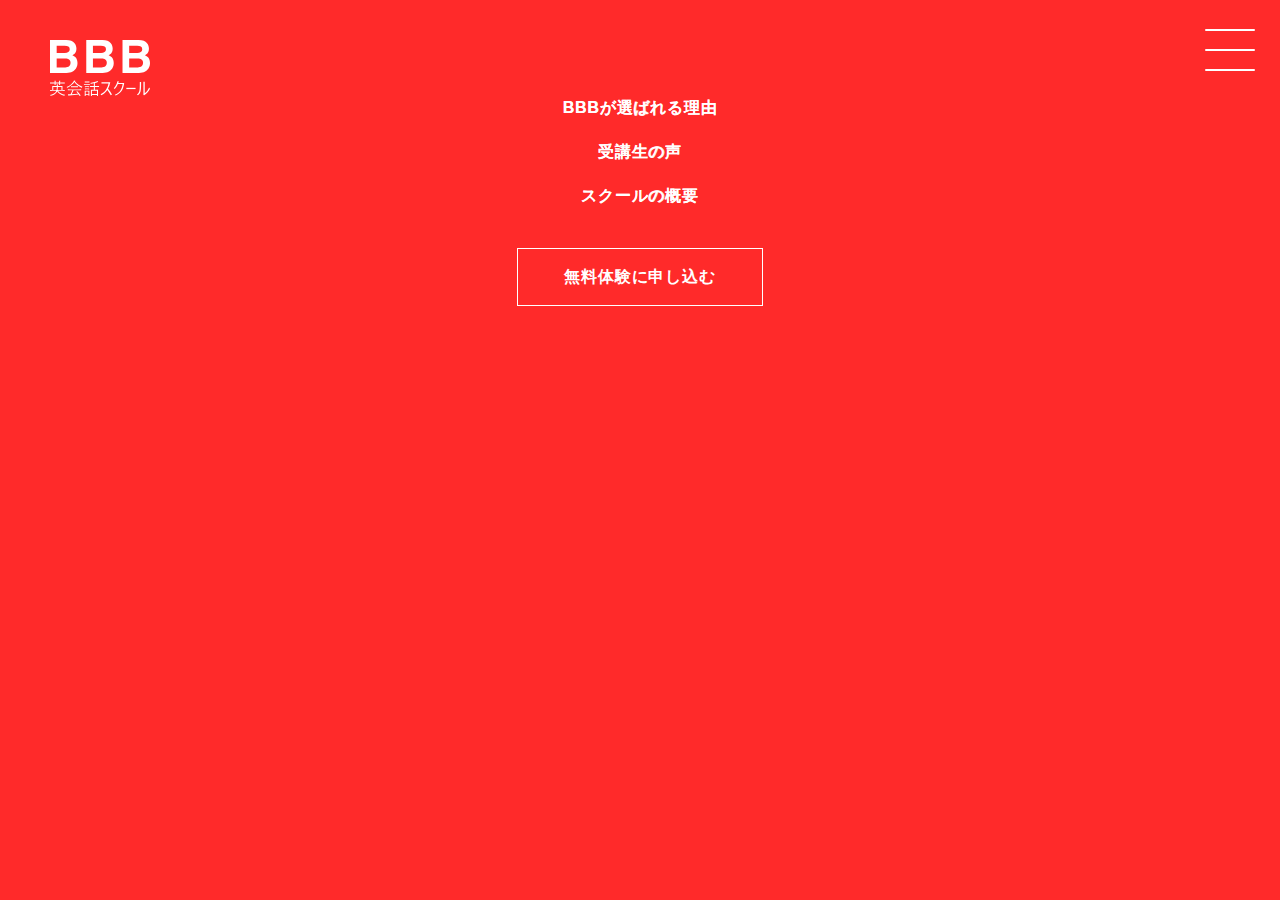
==== 修正版/index.html @ f078f952 "no message" ====
<!DOCTYPE html>
<html lang="en">
<head>
    <meta charset="UTF-8">
    <meta name="viewport" content="width=device-width, initial-scale=1.0">
    <title>Document</title>
    <link rel="stylesheet" href="destyle.css">
    <link rel="stylesheet" href="index.css">
    <link rel="stylesheet" href="https://cdn.jsdelivr.net/npm/swiper@11/swiper-bundle.min.css" />
</head>
<body>
    <header>
        <div class="hamburger-menu">
            <input type="checkbox" id="menu-btn-check">
            <label for="menu-btn-check" class="menu-btn"><span></span></label>
            <div class="menu-content">
                <img src="img/logo-w.svg" alt="logo-w">
                <ul>
                    <li><a href="">BBBが選ばれる理由</a></li>
                    <li><a href="">受講生の声</a></li>
                    <li><a href="">スクールの概要</a></li>
                </ul>
                <button class="free-tex"><p>無料体験に申し込む</p></button>
            </div>
        </div>
    </header>
    <main></main>
    <footer></footer>
    <script src="https://cdn.jsdelivr.net/npm/swiper@11/swiper-bundle.min.js"></script>
    <script src="index.js"></script>
</body>
</html>
---- 修正版/destyle.css ----
/*! destyle.css v4.0.1 | MIT License | https://github.com/nicolas-cusan/destyle.css */

/* Reset box-model and set borders */
/* ============================================ */

*,
::before,
::after {
  box-sizing: border-box;
  border-style: solid;
  border-width: 0;
  min-width: 0;
}

/* Document */
/* ============================================ */

/**
 * 1. Correct the line height in all browsers.
 * 2. Prevent adjustments of font size after orientation changes in iOS.
 * 3. Remove gray overlay on links for iOS.
 */

html {
  line-height: 1.15; /* 1 */
  -webkit-text-size-adjust: 100%; /* 2 */
  -webkit-tap-highlight-color: transparent; /* 3*/
}

/* Sections */
/* ============================================ */

/**
 * Remove the margin in all browsers.
 */

body {
  margin: 0;
}

/**
 * Render the `main` element consistently in IE.
 */

main {
  display: block;
}

/* Vertical rhythm */
/* ============================================ */

p,
table,
blockquote,
address,
pre,
iframe,
form,
figure,
dl {
  margin: 0;
}

/* Headings */
/* ============================================ */

h1,
h2,
h3,
h4,
h5,
h6 {
  font-size: inherit;
  font-weight: inherit;
  margin: 0;
}

/* Lists (enumeration) */
/* ============================================ */

ul,
ol {
  margin: 0;
  padding: 0;
  list-style: none;
}

/* Lists (definition) */
/* ============================================ */

dt {
  font-weight: bold;
}

dd {
  margin-left: 0;
}

/* Grouping content */
/* ============================================ */

/**
 * 1. Add the correct box sizing in Firefox.
 * 2. Show the overflow in Edge and IE.
 */

hr {
  box-sizing: content-box; /* 1 */
  height: 0; /* 1 */
  overflow: visible; /* 2 */
  border-top-width: 1px;
  margin: 0;
  clear: both;
  color: inherit;
}

/**
 * 1. Correct the inheritance and scaling of font size in all browsers.
 * 2. Correct the odd `em` font sizing in all browsers.
 */

pre {
  font-family: monospace, monospace; /* 1 */
  font-size: inherit; /* 2 */
}

address {
  font-style: inherit;
}

/* Text-level semantics */
/* ============================================ */

/**
 * Remove the gray background on active links in IE 10.
 */

a {
  background-color: transparent;
  text-decoration: none;
  color: inherit;
}

/**
 * 1. Remove the bottom border in Chrome 57-
 * 2. Add the correct text decoration in Chrome, Edge, IE, Opera, and Safari.
 */

abbr[title] {
  text-decoration: underline dotted; /* 2 */
}

/**
 * Add the correct font weight in Chrome, Edge, and Safari.
 */

b,
strong {
  font-weight: bolder;
}

/**
 * 1. Correct the inheritance and scaling of font size in all browsers.
 * 2. Correct the odd `em` font sizing in all browsers.
 */

code,
kbd,
samp {
  font-family: monospace, monospace; /* 1 */
  font-size: inherit; /* 2 */
}

/**
 * Add the correct font size in all browsers.
 */

small {
  font-size: 80%;
}

/**
 * Prevent `sub` and `sup` elements from affecting the line height in
 * all browsers.
 */

sub,
sup {
  font-size: 75%;
  line-height: 0;
  position: relative;
  vertical-align: baseline;
}

sub {
  bottom: -0.25em;
}

sup {
  top: -0.5em;
}

/* Replaced content */
/* ============================================ */

/**
 * Prevent vertical alignment issues.
 */

svg,
img,
embed,
object,
iframe {
  vertical-align: bottom;
}

/* Forms */
/* ============================================ */

/**
 * Reset form fields to make them styleable.
 * 1. Make form elements stylable across systems iOS especially.
 * 2. Inherit text-transform from parent.
 */

button,
input,
optgroup,
select,
textarea {
  -webkit-appearance: none; /* 1 */
  appearance: none;
  vertical-align: middle;
  color: inherit;
  font: inherit;
  background: transparent;
  padding: 0;
  margin: 0;
  border-radius: 0;
  text-align: inherit;
  text-transform: inherit; /* 2 */
}

/**
 * Correct cursors for clickable elements.
 */

button,
[type="button"],
[type="reset"],
[type="submit"] {
  cursor: pointer;
}

button:disabled,
[type="button"]:disabled,
[type="reset"]:disabled,
[type="submit"]:disabled {
  cursor: default;
}

/**
 * Improve outlines for Firefox and unify style with input elements & buttons.
 */

:-moz-focusring {
  outline: auto;
}

select:disabled {
  opacity: inherit;
}

/**
 * Remove padding
 */

option {
  padding: 0;
}

/**
 * Reset to invisible
 */

fieldset {
  margin: 0;
  padding: 0;
  min-width: 0;
}

legend {
  padding: 0;
}

/**
 * Add the correct vertical alignment in Chrome, Firefox, and Opera.
 */

progress {
  vertical-align: baseline;
}

/**
 * Remove the default vertical scrollbar in IE 10+.
 */

textarea {
  overflow: auto;
}

/**
 * Correct the cursor style of increment and decrement buttons in Chrome.
 */

[type="number"]::-webkit-inner-spin-button,
[type="number"]::-webkit-outer-spin-button {
  height: auto;
}

/**
 * Correct the outline style in Safari.
 */

[type="search"] {
  outline-offset: -2px; /* 1 */
}

/**
 * Remove the inner padding in Chrome and Safari on macOS.
 */

[type="search"]::-webkit-search-decoration {
  -webkit-appearance: none;
}

/**
 * 1. Correct the inability to style clickable types in iOS and Safari.
 * 2. Fix font inheritance.
 */

::-webkit-file-upload-button {
  -webkit-appearance: button; /* 1 */
  font: inherit; /* 2 */
}

/**
 * Fix appearance for Firefox
 */
[type="number"] {
  -moz-appearance: textfield;
}

/**
 * Clickable labels
 */

label[for] {
  cursor: pointer;
}

/* Interactive */
/* ============================================ */

/*
 * Add the correct display in Edge, IE 10+, and Firefox.
 */

details {
  display: block;
}

/*
 * Add the correct display in all browsers.
 */

summary {
  display: list-item;
}

/*
 * Remove outline for editable content.
 */

[contenteditable]:focus {
  outline: auto;
}

/* Tables */
/* ============================================ */

/**
1. Correct table border color inheritance in all Chrome and Safari.
*/

table {
  border-color: inherit; /* 1 */
  border-collapse: collapse;
}

caption {
  text-align: left;
}

td,
th {
  vertical-align: top;
  padding: 0;
}

th {
  text-align: left;
  font-weight: bold;
}
---- 修正版/index.css ----
body {
    box-sizing: border-box;
    font-family: "ヒラギノ角ゴ Pro", "游ゴシック", "Noto Sans JP", sans-serif;
}
/*ボタン*/
.menu-btn {
    position: fixed;
    top: 0;
    right: 0;
    display: flex;
    height: 100px;
    width: 100px;
    justify-content: center;
    align-items: center;
    z-index: 10;
    background-color: #ff2a2a;
}
.menu-btn span,
.menu-btn span:before,
.menu-btn span:after {
    content: '';
    display: block;
    height: 2px;
    width: 50px;
    border-radius: 3px;
    background-color: #ffffff;
    position: absolute;
    transition: all 0.3s ease-in-out;
}
.menu-btn span:before {
    bottom: 20px;
}
.menu-btn span:after {
    top: 20px;
}
#menu-btn-check:checked ~ .menu-btn span {
    background-color: rgba(255, 255, 255, 0);
}
#menu-btn-check:checked ~ .menu-btn span::before {
    bottom: 0;
    transform: rotate(45deg);
}
#menu-btn-check:checked ~ .menu-btn span::after {
    top: 0;
    transform: rotate(-45deg);
}
/*menu部分*/
.menu-content {
    width: 100vw;
    height: 100vh;
    position: fixed;
    top: 0;
    left: 0;
    z-index: 8;
    background-color: #ff2a2a;
    color: white;
    display: flex;
    flex-direction: column;
    align-items: center;
}
.menu-content img {
    max-width: 100px;
    align-self: flex-start;
    margin-top: 40px;
    margin-left: 50px;
}
.menu-content ul,
.menu-content button {
    text-align: center;
}
.menu-content ul {
    display: flex;
    flex-direction: column;
    gap: 20px;
}
.menu-content li {
    font-size: 16px;
    font-weight: bold;
    letter-spacing: 0.05em;
    line-height: 1.5;
    text-shadow: 0.3px 0.3px 0.3px rgba(255, 255, 255, 0.8);
}
.menu-content p {
    font-size: 16px;
    font-weight: bold;
    line-height: 1.6;
    letter-spacing: 0.05em;
    padding: 15px 46.5px;
    border: #ffffff 1px solid;
    margin: 40px;
}
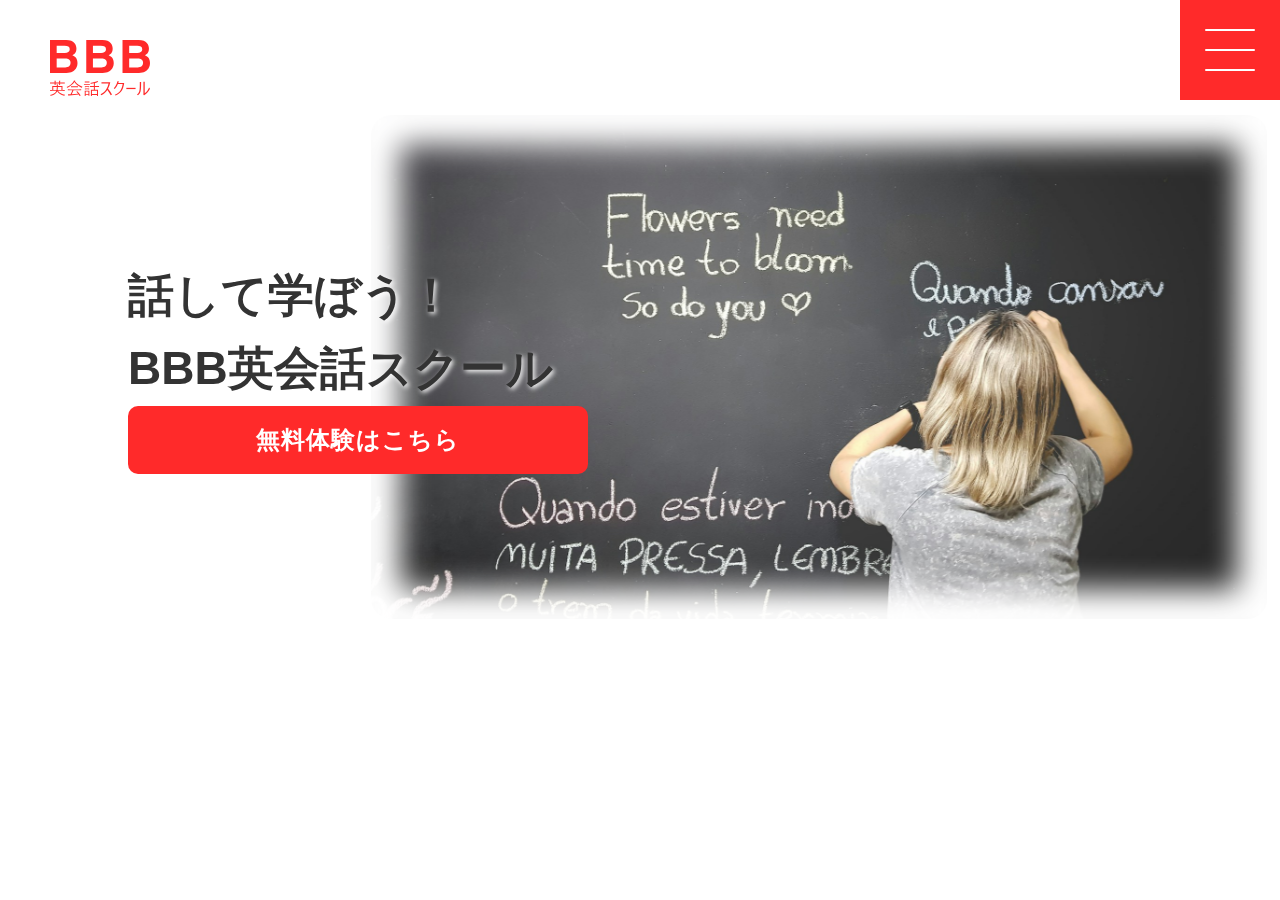
==== commit ed5d8359: "no message" ====
--- a/修正版/index.html
+++ b/修正版/index.html
@@ -10,6 +10,7 @@
 </head>
 <body>
     <header>
+        <a href="#"><img src="img/logo-r.svg" alt="logo-r" class="logo-r"></a>
         <div class="hamburger-menu">
             <input type="checkbox" id="menu-btn-check">
             <label for="menu-btn-check" class="menu-btn"><span></span></label>
@@ -24,7 +25,28 @@
             </div>
         </div>
     </header>
-    <main></main>
+    <main>
+        <div class="mainvisual">
+            <div class="mainvisual-message">
+                <p>話して学ぼう！</p>
+                <p>BBB英会話スクール</p>
+                <button class="mainvisual-btn"><p>無料体験はこちら</p></button>
+            </div>
+            <div class="swiper mySwiper">
+                <div class="swiper-wrapper">
+                    <div class="swiper-slide">
+                        <img src="img/mainvisual1.jpg" alt="mainvisual1">
+                    </div>
+                    <div class="swiper-slide">
+                        <img src="img/mainvisual2.jpg" alt="mainvisual2">
+                    </div>
+                    <div class="swiper-slide">
+                        <img src="img/mainvisual3.jpg" alt="mainvisual3">
+                    </div>
+                </div>
+            </div>
+        </div>
+    </main>
     <footer></footer>
     <script src="https://cdn.jsdelivr.net/npm/swiper@11/swiper-bundle.min.js"></script>
     <script src="index.js"></script>
--- a/修正版/index.css
+++ b/修正版/index.css
@@ -8,11 +8,11 @@
     top: 0;
     right: 0;
     display: flex;
-    height: 100px;
-    width: 100px;
+    height: 100px;/*按钮的高度*/
+    width: 100px;/*按钮的宽度*/
     justify-content: center;
     align-items: center;
-    z-index: 10;
+    z-index: 100;
     background-color: #ff2a2a;
 }
 .menu-btn span,
@@ -20,29 +20,29 @@
 .menu-btn span:after {
     content: '';
     display: block;
-    height: 2px;
-    width: 50px;
+    height: 2px;/*按钮中间白线的宽度*/
+    width: 50px;/*按钮中间白线的长度*/
     border-radius: 3px;
     background-color: #ffffff;
     position: absolute;
     transition: all 0.3s ease-in-out;
 }
 .menu-btn span:before {
-    bottom: 20px;
+    bottom: 20px;/*白线间隔*/
 }
 .menu-btn span:after {
-    top: 20px;
+    top: 20px;/*白线间隔*/
 }
 #menu-btn-check:checked ~ .menu-btn span {
-    background-color: rgba(255, 255, 255, 0);
+    background-color: rgba(255, 255, 255, 0);/*中间一条变成透明*/
 }
 #menu-btn-check:checked ~ .menu-btn span::before {
     bottom: 0;
-    transform: rotate(45deg);
+    transform: rotate(45deg);/*与after配对使用，组成X*/
 }
 #menu-btn-check:checked ~ .menu-btn span::after {
     top: 0;
-    transform: rotate(-45deg);
+    transform: rotate(-45deg);/*与before配对使用，组成X*/
 }
 /*menu部分*/
 .menu-content {
@@ -51,7 +51,7 @@
     position: fixed;
     top: 0;
     left: 0;
-    z-index: 8;
+    z-index: 80;
     background-color: #ff2a2a;
     color: white;
     display: flex;
@@ -80,12 +80,121 @@
     line-height: 1.5;
     text-shadow: 0.3px 0.3px 0.3px rgba(255, 255, 255, 0.8);
 }
-.menu-content p {
+/*用伪元素来实现按钮右边跟下边的边线*/
+.menu-content button {
     font-size: 16px;
     font-weight: bold;
     line-height: 1.6;
     letter-spacing: 0.05em;
     padding: 15px 46.5px;
     border: #ffffff 1px solid;
-    margin: 40px;
-}
+    margin-top: 40px;
+    position: relative;
+    transition: all 0.3s ease-in-out;
+}
+.menu-content button::after {
+    content: "";
+    position: absolute;
+    width: 100%; /* 让边框和 button 一样大 */
+    height: 100%;
+    right: -5px; /* 让它向右偏移 */
+    bottom: -5px; /* 让它向下偏移 */
+    border-right: 1px solid white;
+    border-bottom: 1px solid white;
+    pointer-events: none; /* 确保不会影响点击 */
+}
+/*按钮颜色渐变*/
+.menu-content button:hover {
+    background-color: #ffffff;
+    color: #ff2a2a;
+    transition: all 0.3s ease-in-out;
+}
+/*控制菜单出现的方向下面例子是淡入变化*/
+.menu-content {
+    width: 100vw;
+    height: 100vh;
+    position: fixed;
+    top: 0;
+    left: 0;
+    z-index: 80;
+    background-color: #ff2a2a;
+    opacity: 0;
+    visibility: hidden;/*从后面淡入的变化出现*/
+    transition: opacity 0.5s ease-in-out, visibility 0.5s ease-in-out;
+}
+#menu-btn-check:checked ~ .menu-content {
+    opacity: 1;
+    visibility: visible;
+}
+/*调节logo大小，无关紧要的*/
+.logo-r {
+    max-width: 100px;
+    margin-top: 40px;
+    margin-left: 50px;
+}
+/*main*/
+/*mainvisual*/
+.mainvisual {
+    max-width: 100vw;
+    width: 100%;
+    display: flex;
+    justify-content: center;
+    align-items: center;
+    position: relative;
+}
+/*mainvisual-message*/
+.mainvisual-message {
+    position: absolute;
+    z-index: 11;
+    left: 10%;
+    text-align: center;
+}
+.mainvisual-message p {
+    font-size: 46px;
+    font-weight: bold;
+    line-height: 1.6;
+    color: #333;
+    text-shadow: 2px 2px 5px #fff;
+    text-align: left;
+    letter-spacing: 
+}
+.mainvisual-btn p {
+    font-size: 24px;
+    line-height: 1.6;
+    letter-spacing: 1px;
+    padding: 15px 128px;
+    background-color: #ff2a2a;
+    color: #fff;
+    border-radius: 10px;
+    text-shadow: none;
+}
+/*mainvisual-swiper*/
+.swiper {
+    width: 70vw;
+    margin: 0 !important;
+    position: relative;
+    z-index: 10;
+    aspect-ratio: 16 / 9;/*统一图片的比例（当图片大小不一的情况下）*/
+    transform: translateX(20%);
+}
+.swiper-slide {
+    background-position: center;
+    background-size: cover;
+    overflow: hidden;
+    display: flex;
+    justify-content: center;
+    align-items: center;
+    border-radius: 20px;
+}
+.swiper-slide img {
+    display: block;
+    width: 100%;
+    object-fit: cover;
+}
+/*元素边缘虚化*/
+.swiper-wrapper::after {
+    position: absolute;
+    left: 0; top: 0; right: 0; bottom: 0;
+    box-shadow: inset 0px 0px 30px 30px #fff;/*数字调节的范围 左右 上下 阴影厚度 阴影宽度*/
+    content: " ";
+}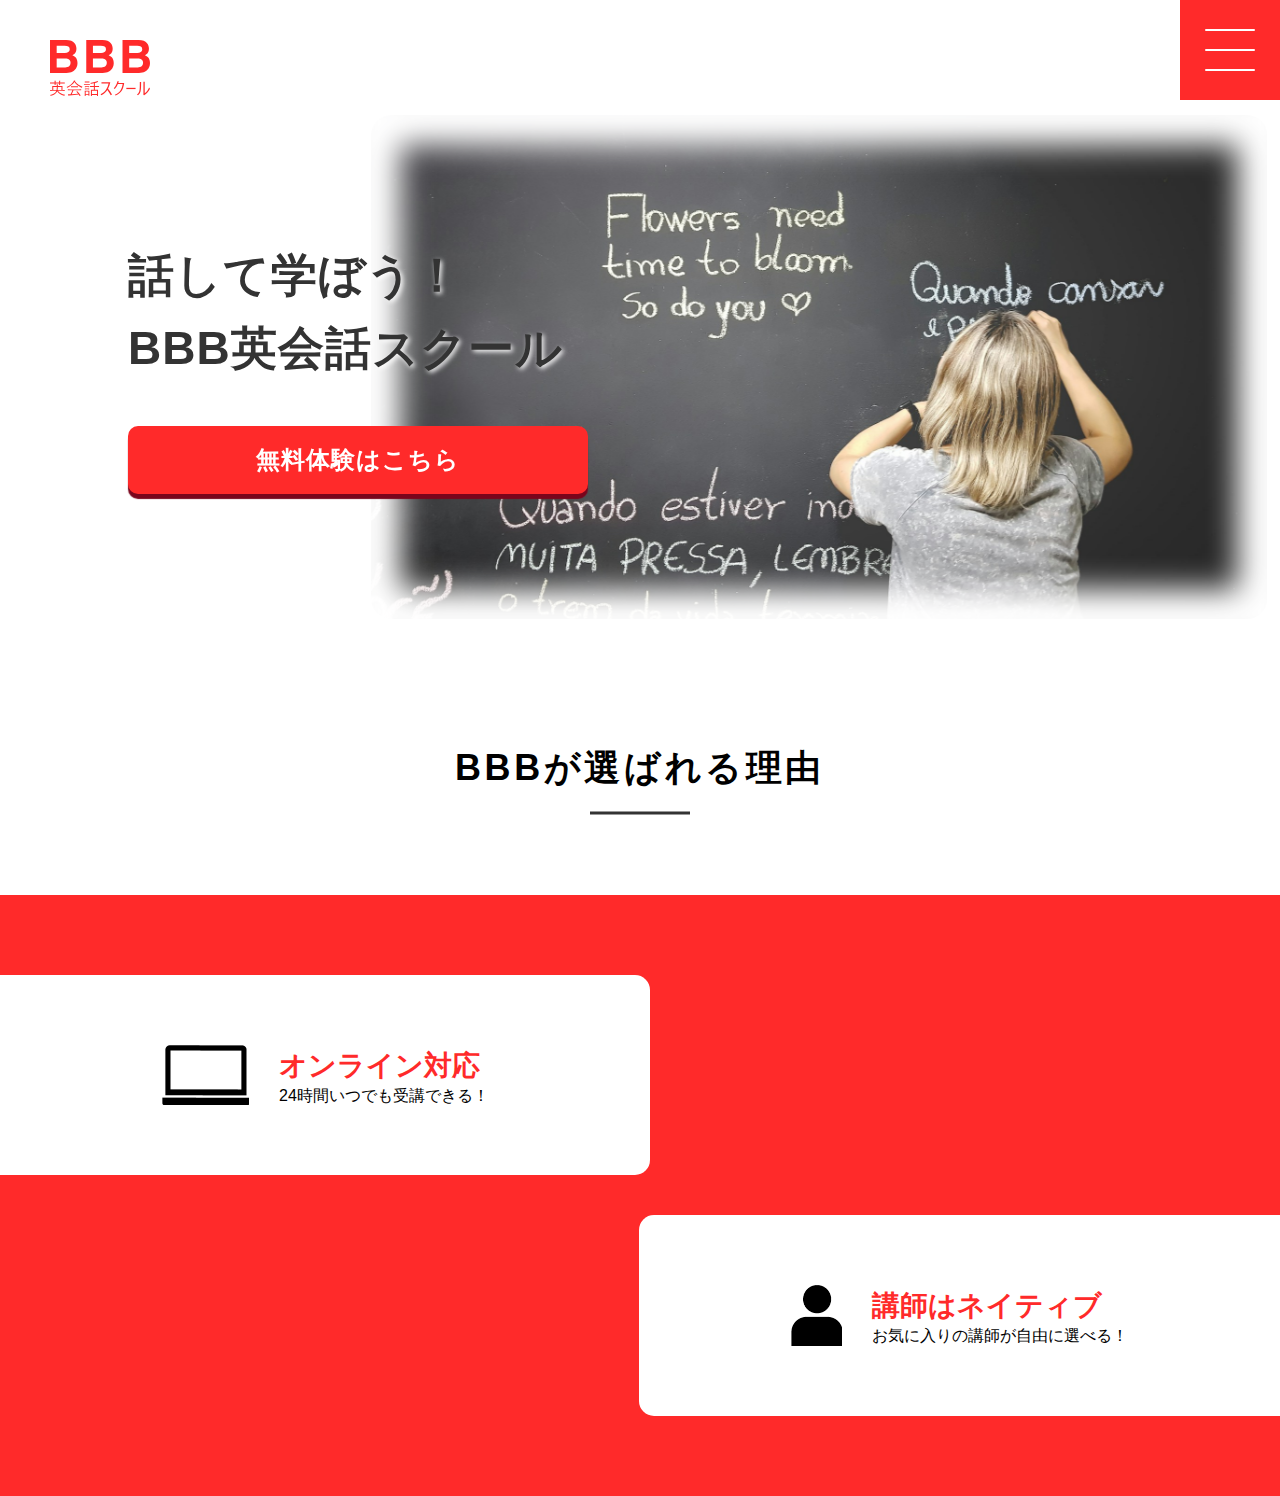
==== commit be87b2f3: "no message" ====
--- a/修正版/index.html
+++ b/修正版/index.html
@@ -46,6 +46,28 @@
                 </div>
             </div>
         </div>
+        <div class="first-container">
+            <div class="container-header">
+                <h2>BBBが選ばれる理由</h2>
+                <img src="img/線 57.png" alt="line">
+            </div>
+            <div class="FC-messages">
+                <div class="FC-message-top FC-message">
+                    <img src="img/icon-pc.png" alt="PC">
+                    <div>
+                        <h3>オンライン対応</h3>
+                        <p>24時間いつでも受講できる！</p>
+                    </div>
+                </div>
+                <div class="FC-message-bottom FC-message">
+                    <img src="img/icon-teacher.png" alt="teacher">
+                    <div>
+                        <h3>講師はネイティブ</h3>
+                        <p>お気に入りの講師が自由に選べる！</p>
+                    </div>
+                </div>
+            </div>
+        </div>
     </main>
     <footer></footer>
     <script src="https://cdn.jsdelivr.net/npm/swiper@11/swiper-bundle.min.js"></script>
--- a/修正版/index.css
+++ b/修正版/index.css
@@ -156,7 +156,7 @@
     color: #333;
     text-shadow: 2px 2px 5px #fff;
     text-align: left;
-    letter-spacing: 
+    letter-spacing: 1px;
 }
 .mainvisual-btn p {
     font-size: 24px;
@@ -167,6 +167,14 @@
     color: #fff;
     border-radius: 10px;
     text-shadow: none;
+    box-shadow: 0px 5px 1px #7A051C;
+    transition: all 0.3s ease-in-out;
+    margin-top: 40px;
+}
+.mainvisual-btn p:hover {
+    transform: scale(1.05);/*稍微变大*/
+    opacity: 0.8;/*变为半透明.0-1是由透明到不透明*/
+    transition: all 0.3s ease-in-out;
 }
 /*mainvisual-swiper*/
 .swiper {
@@ -197,4 +205,70 @@
     left: 0; top: 0; right: 0; bottom: 0;
     box-shadow: inset 0px 0px 30px 30px #fff;/*数字调节的范围 左右 上下 阴影厚度 阴影宽度*/
     content: " ";
-}+}
+/*first-container*/
+.first-container {
+    max-width: 100vw;
+    width: 100%;
+    margin-top: 120px;
+    display: flex;
+    flex-direction: column;
+    justify-content: center;
+    align-items: center;
+}
+.container-header {
+    text-align: center;
+}
+.container-header h2 {
+    font-size: 36px;
+    font-weight: bold;
+    line-height: 1.6;
+    letter-spacing: 0.1em;
+}
+/*FC-messages*/
+.FC-messages {
+    background-color: #ff2a2a;
+    padding-top: 80px;
+    padding-bottom: 80px;
+    margin-top: 80px;
+    max-width: 100vw;
+    width: 100%;
+    display: flex;
+    flex-direction: column;
+    justify-content: center;
+    align-items: center;
+    gap: 40px;
+}
+.FC-message-top {
+    border-radius: 0 15px 15px 0;
+    display: flex;
+    justify-content: center;
+    align-items: center;
+    gap: 30px;
+    background-color: #ffffff;
+    padding: 70px 161px 70px 162px;
+    align-self: flex-start;
+}
+.FC-message-bottom {
+    border-radius: 15px 0 0 15px;
+    display: flex;
+    justify-content: center;
+    align-items: center;
+    gap: 30px;
+    background-color: #ffffff;
+    padding: 70px 152px 70px 152px;
+    align-self: flex-end;
+}
+.FC-message h3 {
+    font-size: 28px;
+    font-weight: bold;
+    color: #ff2a2a;
+    line-height: 1.5;
+}
+.FC-message-top img {
+    max-width: 87px;
+}
+.FC-message-bottom img {
+    max-width: 51px;
+}
+/*second-container*/
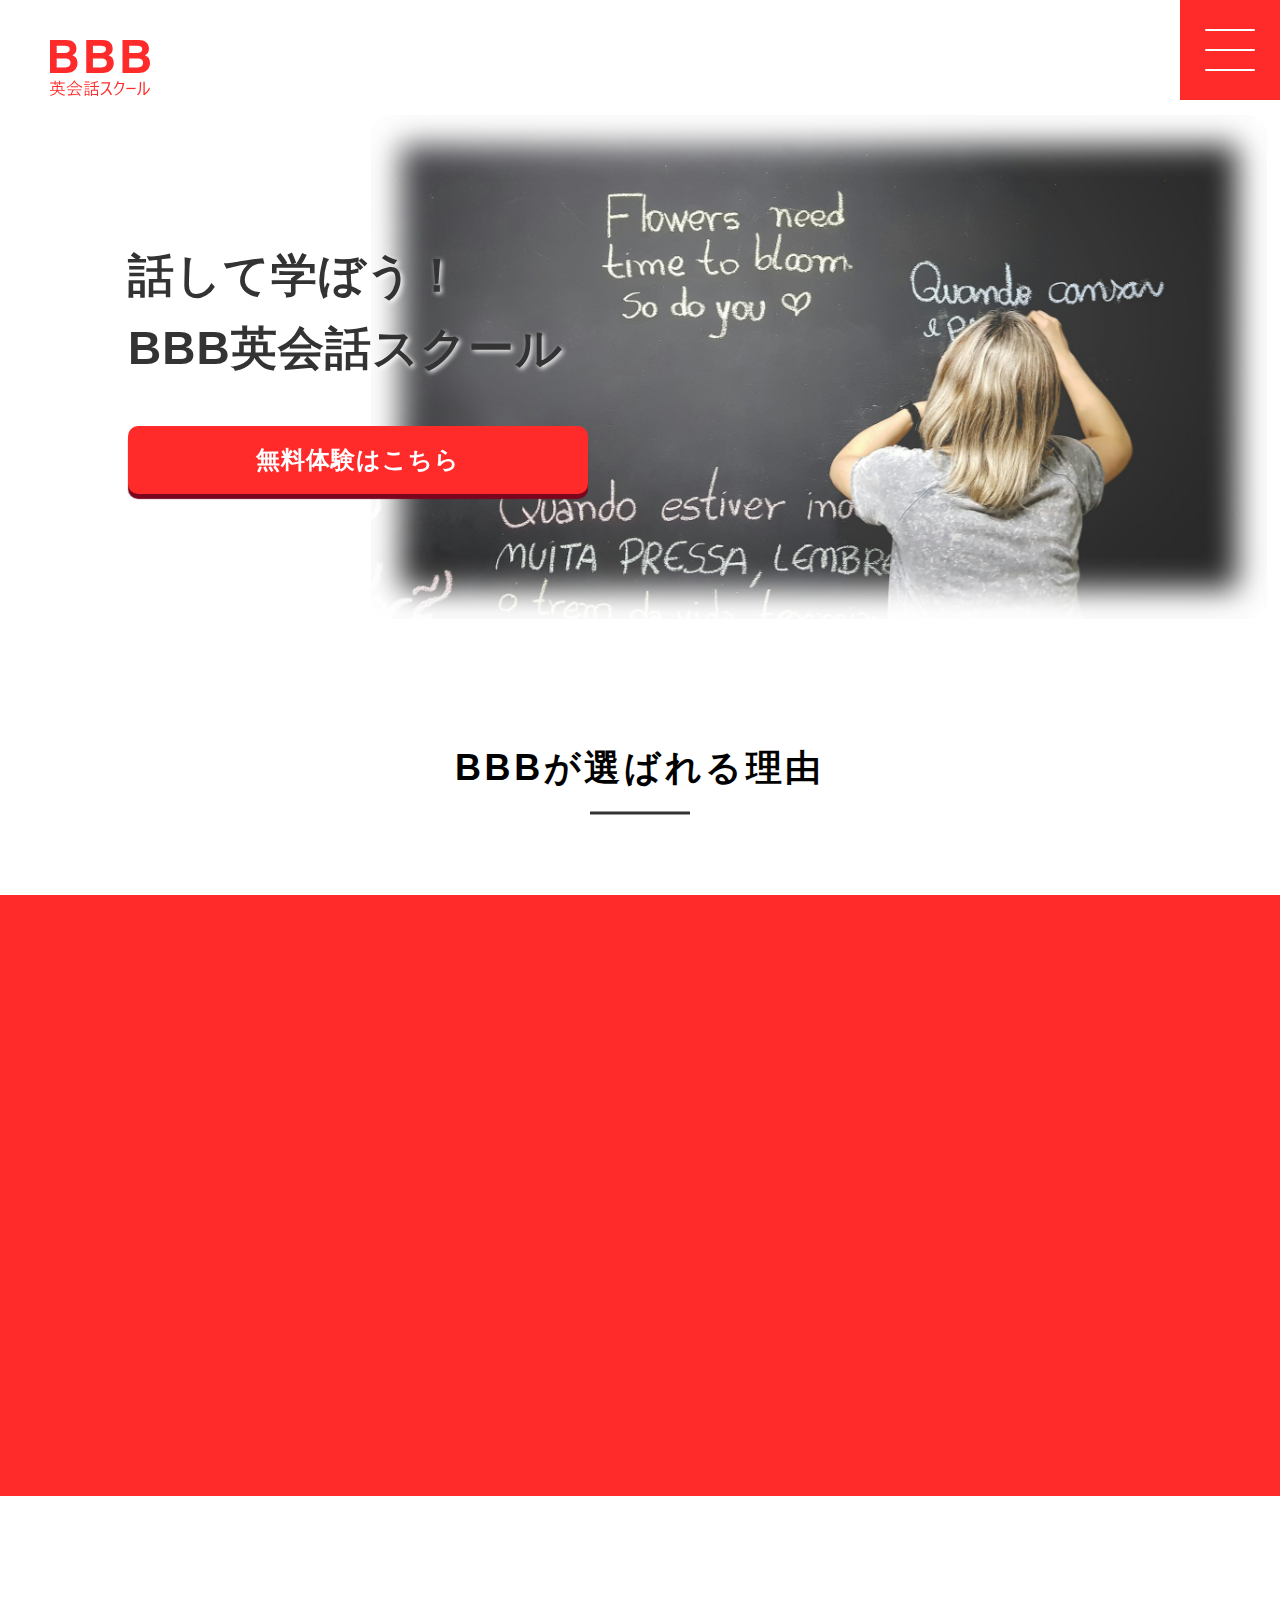
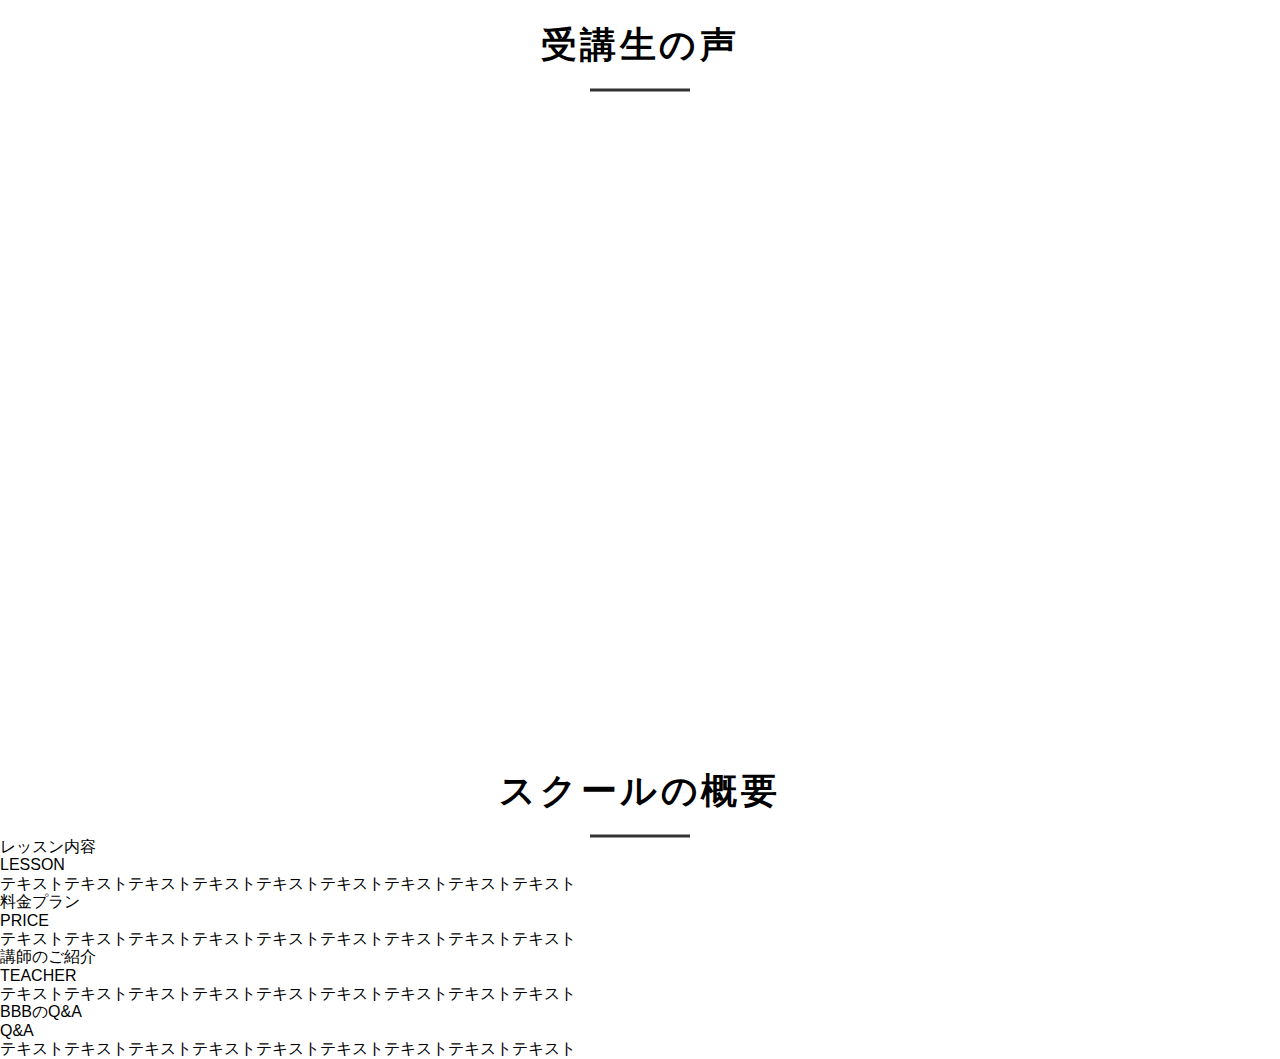
==== commit cea356fc: "no message" ====
--- a/修正版/index.html
+++ b/修正版/index.html
@@ -7,6 +7,7 @@
     <link rel="stylesheet" href="destyle.css">
     <link rel="stylesheet" href="index.css">
     <link rel="stylesheet" href="https://cdn.jsdelivr.net/npm/swiper@11/swiper-bundle.min.css" />
+    <link href="https://unpkg.com/aos@2.3.1/dist/aos.css" rel="stylesheet">
 </head>
 <body>
     <header>
@@ -52,14 +53,14 @@
                 <img src="img/線 57.png" alt="line">
             </div>
             <div class="FC-messages">
-                <div class="FC-message-top FC-message">
+                <div class="FC-message-top FC-message" data-aos="fade-right">
                     <img src="img/icon-pc.png" alt="PC">
                     <div>
                         <h3>オンライン対応</h3>
                         <p>24時間いつでも受講できる！</p>
                     </div>
                 </div>
-                <div class="FC-message-bottom FC-message">
+                <div class="FC-message-bottom FC-message" data-aos="fade-left">
                     <img src="img/icon-teacher.png" alt="teacher">
                     <div>
                         <h3>講師はネイティブ</h3>
@@ -68,8 +69,85 @@
                 </div>
             </div>
         </div>
+        <div class="second-container">
+            <div class="container-header">
+                <h2>受講生の声</h2>
+                <img src="img/線 57.png" alt="line">
+            </div>
+            <div class="SC-messages">
+                <div class="SC-messages-top SC-message" data-aos="zoom-in">
+                    <div class="student-photo">
+                        <img src="img/icon-student1.png" alt="icon-student1">
+                        <p>○○○さん</p>
+                        <p>大学生</p>
+                    </div>
+                    <div class="student-word">
+                        <img src="img/多角形left.png" alt="左">
+                        <p>テキストテキストテキストテキストテキストテキストテキストテキストテキスト<br>テキストテキストテキストテキストテキストテキストテキストテキストテキスト</p>
+                    </div>
+                </div>
+                <div class="SC-messages-mid SC-message" data-aos="zoom-in">
+                    <div class="student-word">
+                        <p>テキストテキストテキストテキストテキストテキストテキストテキストテキスト<br>テキストテキストテキストテキストテキストテキストテキストテキストテキスト</p>
+                        <img src="img/多角形right.png" alt="右">
+                    </div>
+                    <div class="student-photo">
+                        <img src="img/icon-student2.png" alt="icon-student2">
+                        <p>○○○さん</p>
+                        <p>会社員</p>
+                    </div>
+                </div>
+                <div class="SC-messages-bottom SC-message" data-aos="zoom-in">
+                    <div class="student-photo">
+                        <img src="img/icon-student3.png" alt="icon-student3">
+                        <p>○○○さん</p>
+                        <p>自営業</p>
+                    </div>
+                    <div class="student-word">
+                        <img src="img/多角形left.png" alt="左">
+                        <p>テキストテキストテキストテキストテキストテキストテキストテキストテキスト<br>テキストテキストテキストテキストテキストテキストテキストテキストテキスト</p>
+                    </div>
+                </div>
+            </div>
+        </div>
+        <div class="third-container">
+            <div class="container-header">
+                <h2>スクールの概要</h2>
+                <img src="img/線 57.png" alt="line">
+            </div>
+            <div class="TC-message">
+                <div class="TC-messages-top">
+                    <div class="TC-text">
+                        <h3>レッスン内容</h3>
+                        <h4>LESSON</h4>
+                        <p>テキストテキストテキストテキストテキストテキストテキストテキストテキスト</p>
+                    </div>
+                    <div class="TC-text">
+                        <h3>料金プラン</h3>
+                        <h4>PRICE</h4>
+                        <p>テキストテキストテキストテキストテキストテキストテキストテキストテキスト</p>
+                    </div>
+                </div>
+                <div class="TC-messages-bottom">
+                    <div class="TC-text">
+                        <h3>講師のご紹介</h3>
+                        <h4>TEACHER</h4>
+                        <p>テキストテキストテキストテキストテキストテキストテキストテキストテキスト</p>
+                    </div>
+                    <div class="TC-text">
+                        <h3>BBBのQ&A</h3>
+                        <h4>Q&A</h4>
+                        <p>テキストテキストテキストテキストテキストテキストテキストテキストテキスト</p>
+                    </div>
+                </div>
+            </div>
+        </div>
     </main>
     <footer></footer>
+    <script src="https://unpkg.com/aos@2.3.1/dist/aos.js"></script>
+    <script>
+        AOS.init();
+    </script>
     <script src="https://cdn.jsdelivr.net/npm/swiper@11/swiper-bundle.min.js"></script>
     <script src="index.js"></script>
 </body>
--- a/修正版/index.css
+++ b/修正版/index.css
@@ -1,4 +1,5 @@
 body {
+    overflow-x: hidden;
     box-sizing: border-box;
     font-family: "ヒラギノ角ゴ Pro", "游ゴシック", "Noto Sans JP", sans-serif;
 }
@@ -272,3 +273,53 @@
     max-width: 51px;
 }
 /*second-container*/
+.second-container {
+    margin-top: 120px;
+}
+.student-photo img {
+    max-width: 120px;
+    background-color: #CCCCCC;
+    border-radius: 50%;
+}
+.student-photo {
+    text-align: center;
+}
+.SC-message {
+    display: flex;
+    justify-content: center;
+    align-items: center;
+    gap: 10px;
+}
+.student-word {
+    display: flex;
+    justify-content: center;
+    align-items: center;
+}
+.student-word p {
+    background-color: #e9f1fb;
+    color: #333;
+    font-size: 16px;
+    line-height: 1.6;
+    letter-spacing: 0.1em;
+    max-width: 516px;
+    padding: 20px;
+    border-radius: 15px;
+}
+.student-word img {
+    transform: translateY(45%);
+}
+.SC-messages {
+    display: flex;
+    flex-direction: column;
+    gap: 60px;
+    max-width: 62vw;
+    width: 100%;
+    margin: 80px auto 0;
+}
+.SC-messages-mid {
+    align-self: flex-end;
+}
+.SC-messages-top,
+.SC-messages-bottom {
+    align-self: flex-start;
+}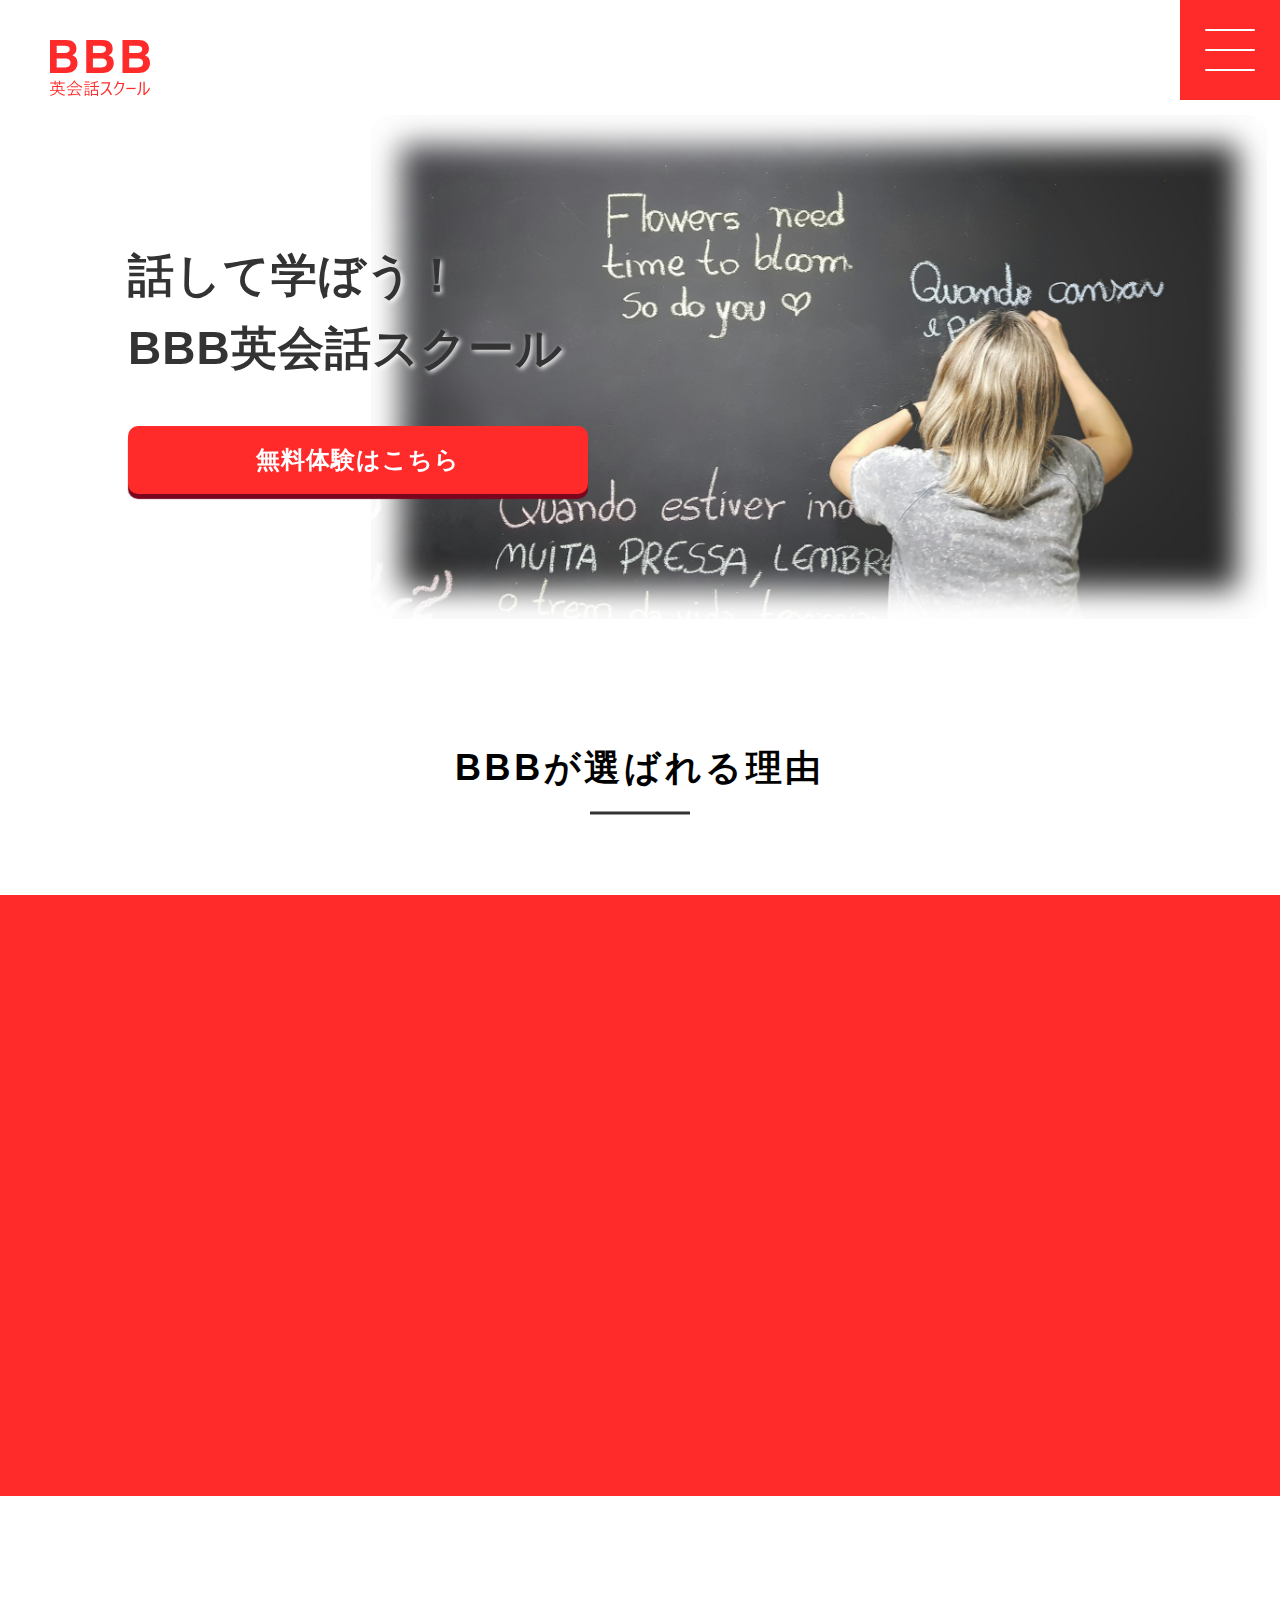
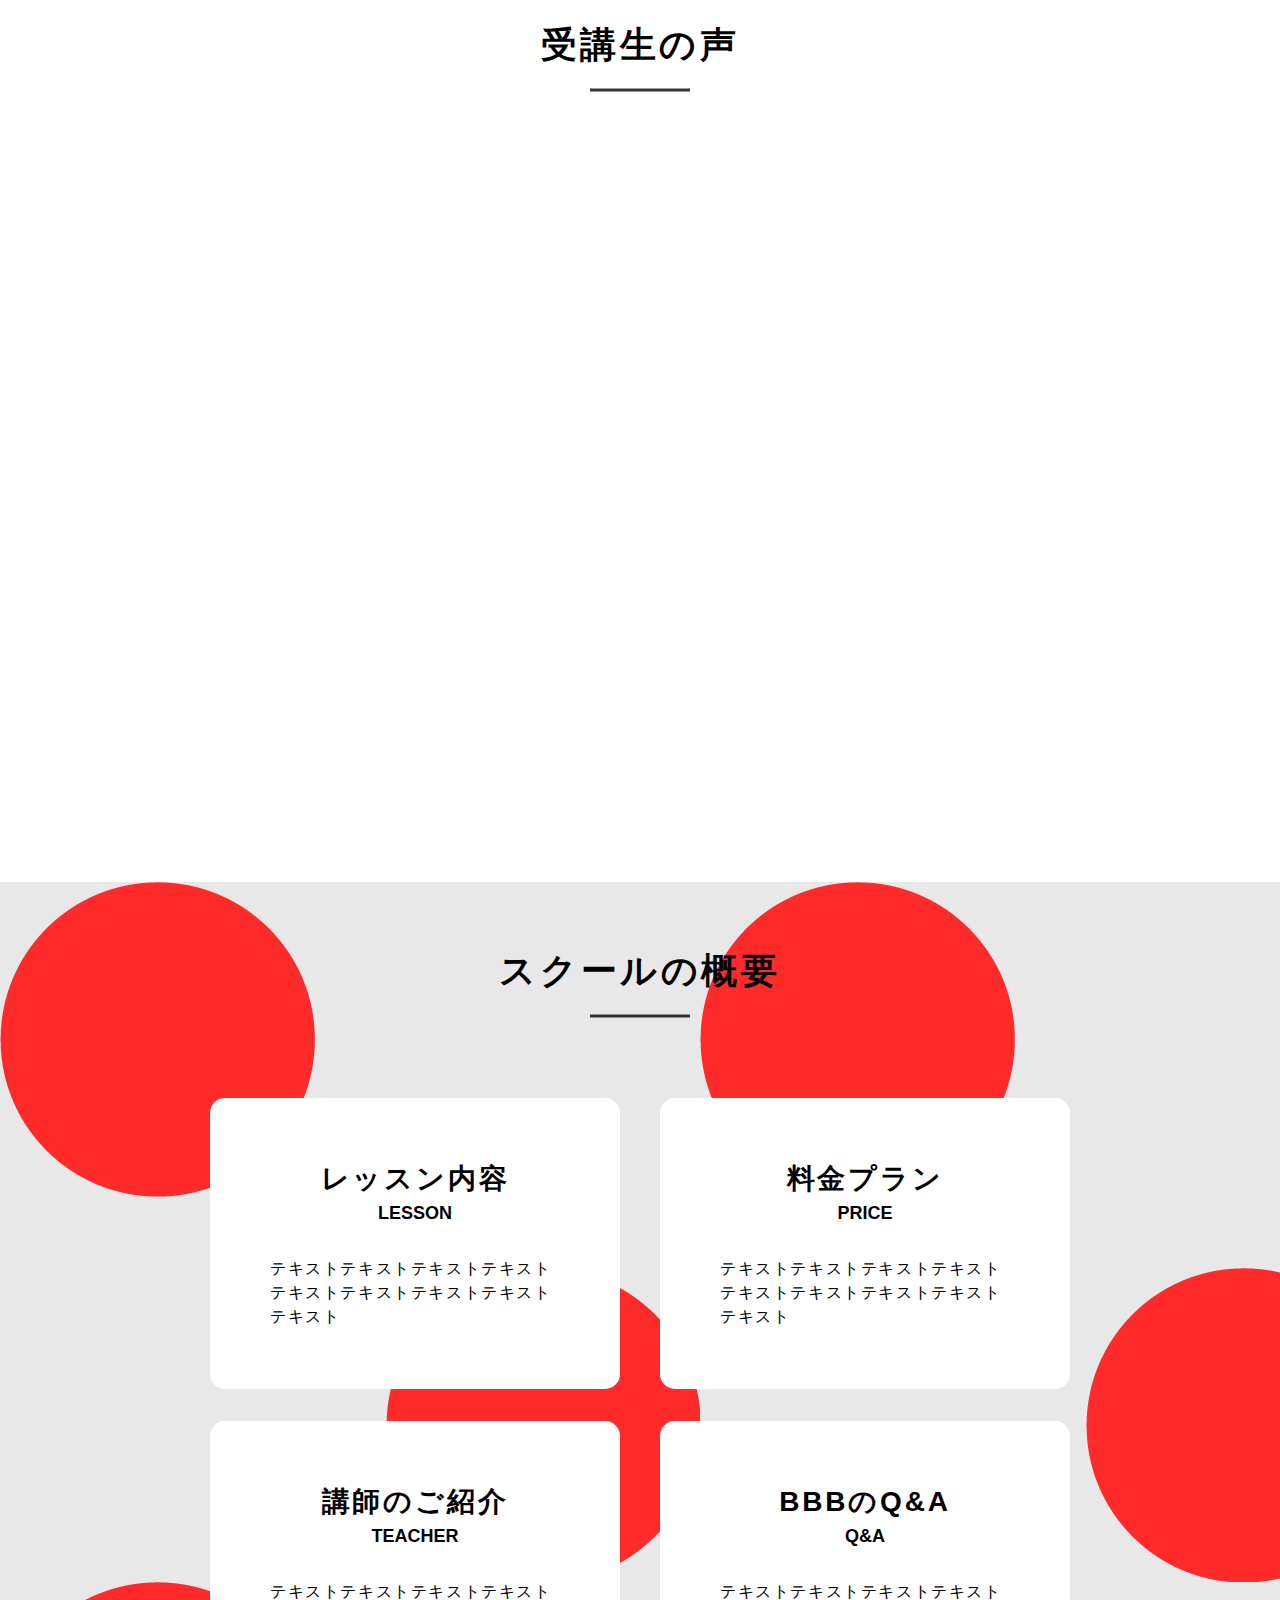
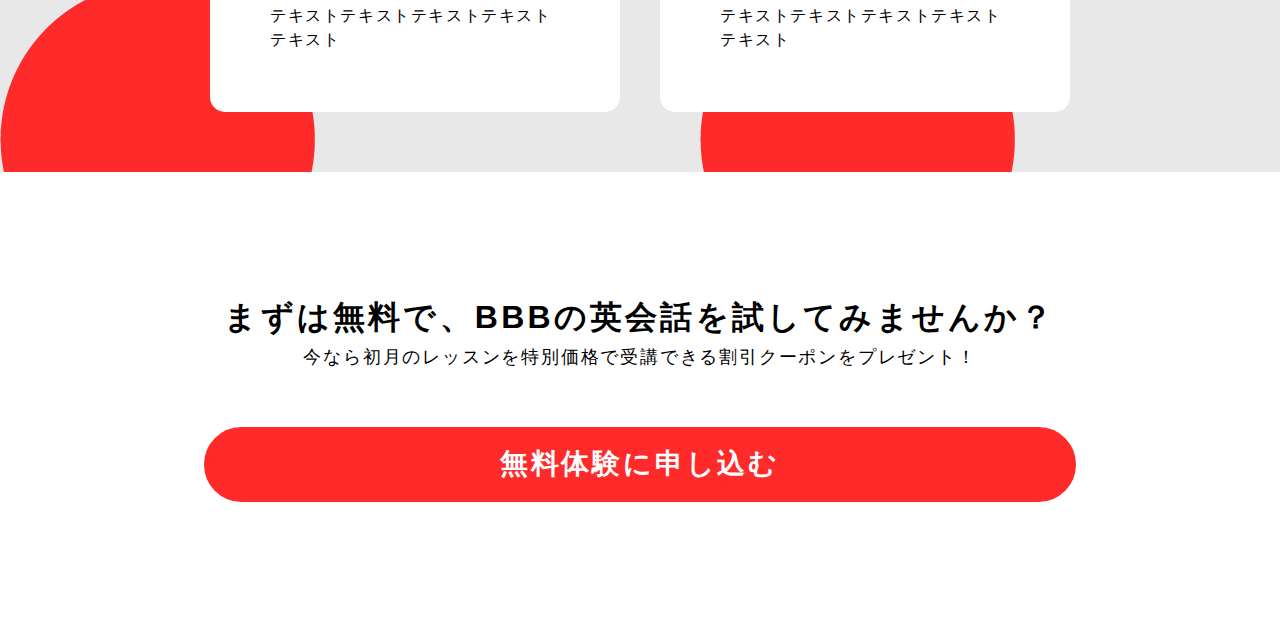
==== commit 47783013: "no message" ====
--- a/修正版/index.html
+++ b/修正版/index.html
@@ -142,6 +142,11 @@
                 </div>
             </div>
         </div>
+        <div class="main-footer">
+            <h2>まずは無料で、BBBの英会話を試してみませんか？</h2>
+            <h3>今なら初月のレッスンを特別価格で受講できる割引クーポンをプレゼント！</h3>
+            <button>無料体験に申し込む</button>
+        </div>
     </main>
     <footer></footer>
     <script src="https://unpkg.com/aos@2.3.1/dist/aos.js"></script>
--- a/修正版/index.css
+++ b/修正版/index.css
@@ -322,4 +322,108 @@
 .SC-messages-top,
 .SC-messages-bottom {
     align-self: flex-start;
+}
+/*third-container*/
+.third-container {
+    margin-top: 120px;
+    background: url(img/bg.gif);
+    padding-top: 60px;
+    padding-bottom: 60px;
+    display: flex;
+    flex-direction: column;
+    justify-content: center;
+    align-items: center;
+    gap: 80px;
+    animation: fall 100s infinite linear;
+}
+@keyframes fall {
+    from {
+        background-position: 0 0;/*此处为上下对应！from-to 前后两个数字分别代表X轴Y轴*/
+    }
+    to {
+        background-position: 700vw 700vw;/*X轴0~700 Y轴0~700*/
+    }
+}
+.TC-message {
+    display: flex;
+    flex-direction: column;
+    justify-content: center;
+    align-items: center;
+    gap: 32px;
+}
+.TC-messages-top {
+    display: flex;
+    justify-content: center;
+    align-items: center;
+    gap: 40px;
+}
+.TC-text {
+    max-width: 410px;
+    text-align: center;
+    background-color: #fff;
+    padding: 60px;
+    border-radius: 15px;
+}
+.TC-text p {
+    text-align: left;
+    max-width: 290px;
+    font-size: 16px;
+    line-height: 1.5;
+    letter-spacing: 0.1em;
+    margin-top: 30px;
+}
+.TC-text h3 {
+    font-size: 28px;
+    font-weight: bold;
+    letter-spacing: 0.1em;
+    line-height: 1.5;
+}
+.TC-text h4 {
+    font-size: 18px;
+    line-height: 1.5;
+    font-weight: bold;
+}
+.TC-messages-bottom {
+    display: flex;
+    justify-content: center;
+    align-items: center;
+    gap: 40px;
+}
+/*main-footer*/
+.main-footer {
+    margin: 120px auto 120px;
+    display: flex;
+    flex-direction: column;
+    justify-content: center;
+    align-items: center;
+}
+.main-footer h2 {
+    font-size: 32px;
+    font-weight: bold;
+    line-height: 1.6;
+    letter-spacing: 0.1em;
+}
+.main-footer h3 {
+    font-size: 18px;
+    font-weight: normal;
+    line-height: 1.6;
+    letter-spacing: 0.1em;
+}
+.main-footer button {
+    background-color: #ff2a2a;
+    color: #fff;
+    padding: 12px 293px;
+    border-radius: 50px;
+    font-size: 28px;
+    font-weight: bold;
+    line-height: 1.6;
+    letter-spacing: 0.1em;
+    margin-top: 55px;
+    border: #ff2a2a 3px solid;
+    transition: all 0.3s ease-in-out;
+}
+.main-footer button:hover {
+    background-color: #fff;
+    color: #ff2a2a;
+    transition: all 0.3s ease-in-out;
 }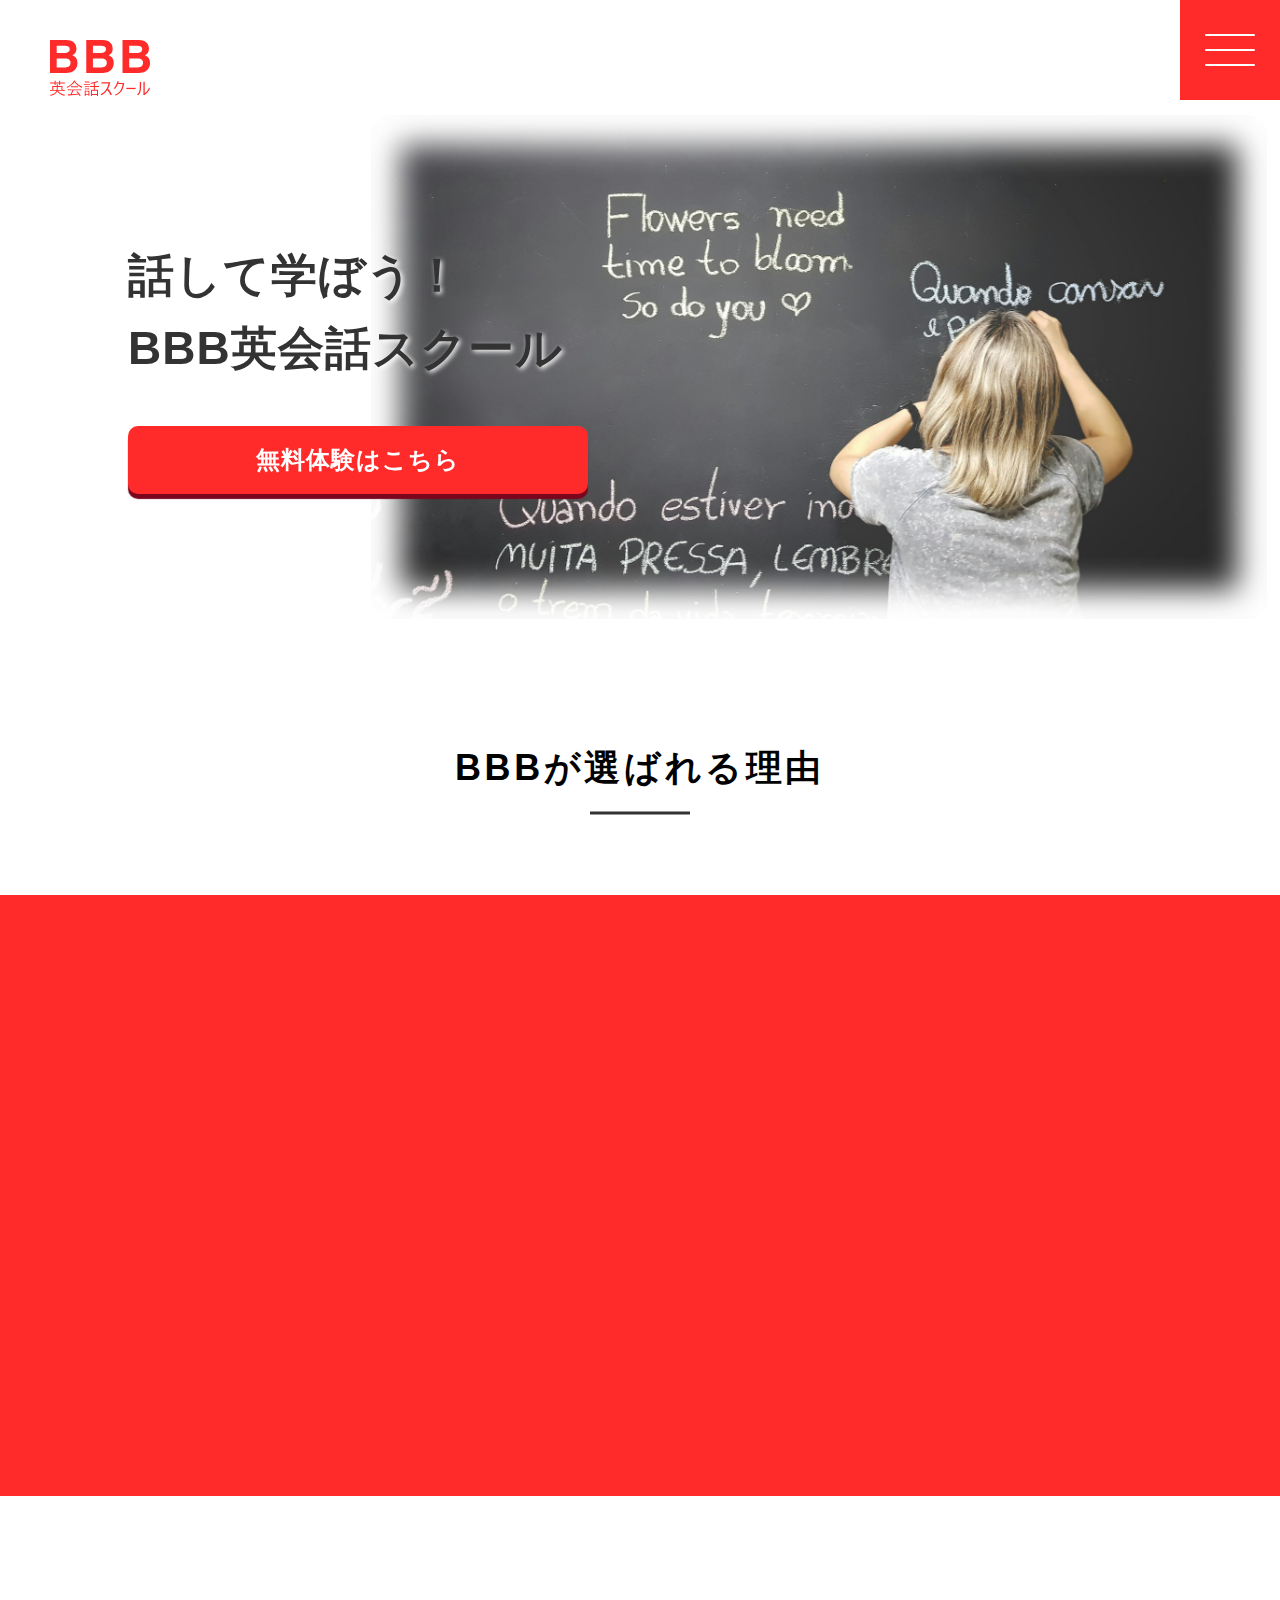
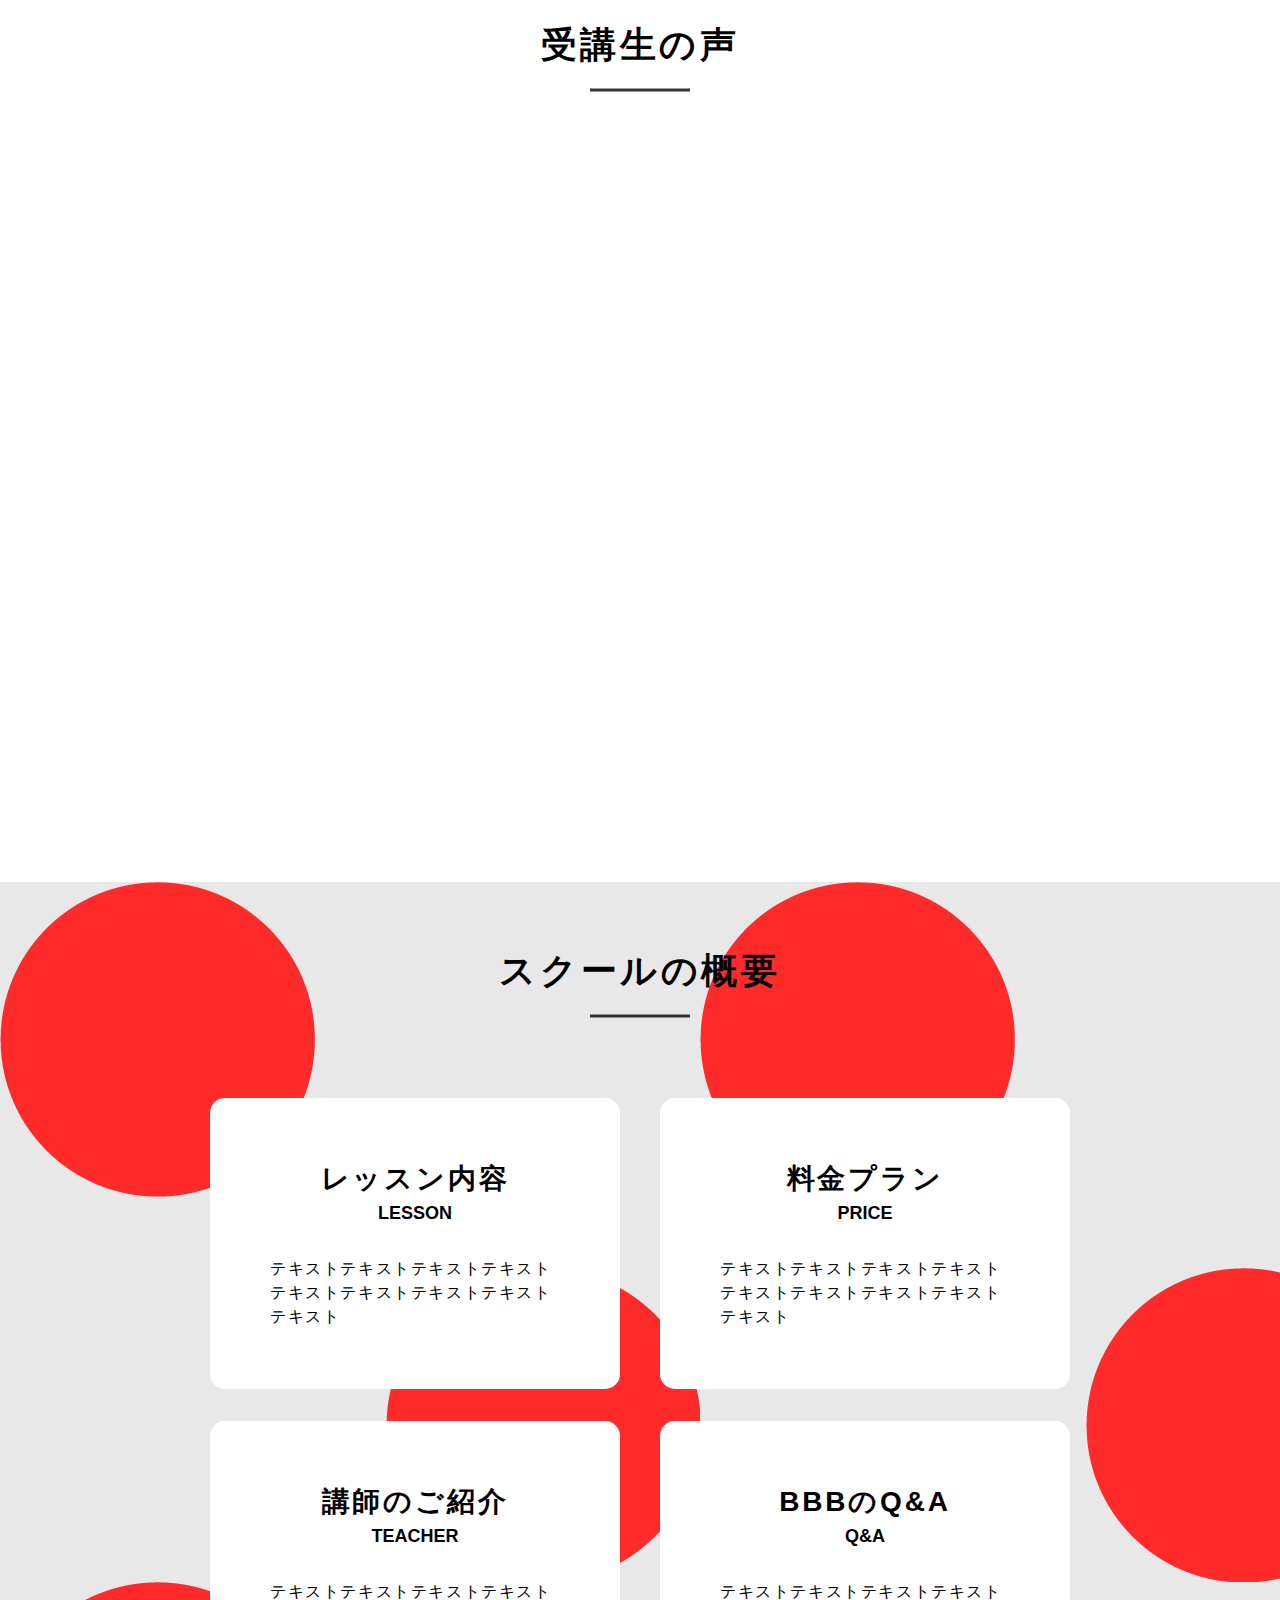
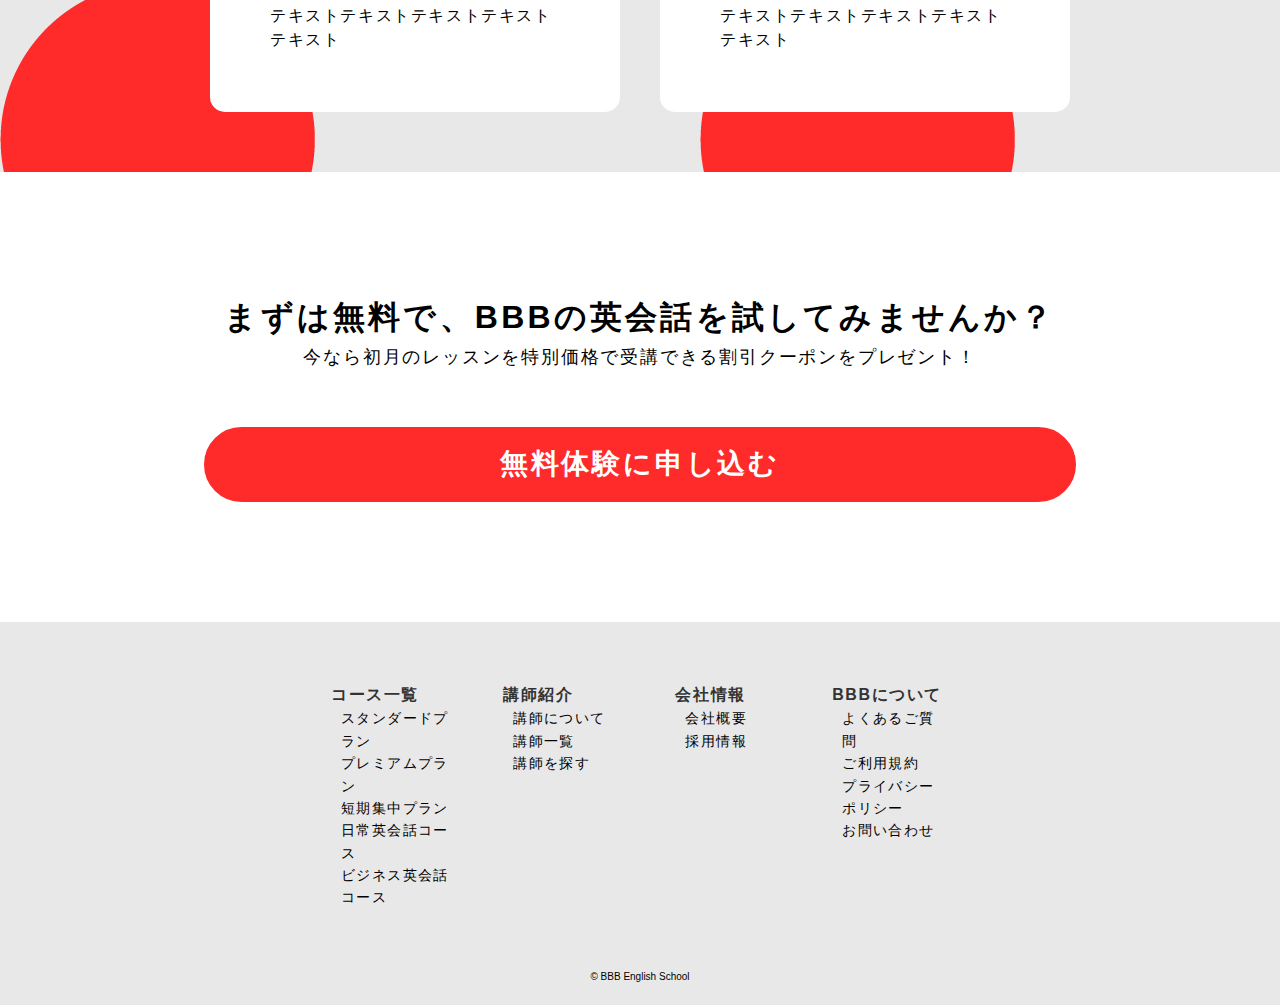
==== commit e5efd0bd: "no message" ====
--- a/修正版/index.html
+++ b/修正版/index.html
@@ -28,12 +28,12 @@
     </header>
     <main>
         <div class="mainvisual">
-            <div class="mainvisual-message">
+            <div class="mainvisual-message" id="item01">
                 <p>話して学ぼう！</p>
                 <p>BBB英会話スクール</p>
                 <button class="mainvisual-btn"><p>無料体験はこちら</p></button>
             </div>
-            <div class="swiper mySwiper">
+            <div class="swiper mySwiper" id="item02">
                 <div class="swiper-wrapper">
                     <div class="swiper-slide">
                         <img src="img/mainvisual1.jpg" alt="mainvisual1">
@@ -76,20 +76,22 @@
             </div>
             <div class="SC-messages">
                 <div class="SC-messages-top SC-message" data-aos="zoom-in">
-                    <div class="student-photo">
+                    <div class="student-photo" id="item-up">
                         <img src="img/icon-student1.png" alt="icon-student1">
                         <p>○○○さん</p>
                         <p>大学生</p>
                     </div>
-                    <div class="student-word">
+                    <div class="student-word" id="item-down">
                         <img src="img/多角形left.png" alt="左">
                         <p>テキストテキストテキストテキストテキストテキストテキストテキストテキスト<br>テキストテキストテキストテキストテキストテキストテキストテキストテキスト</p>
+                        <img src="img/多角形down.png" alt="下">
                     </div>
                 </div>
                 <div class="SC-messages-mid SC-message" data-aos="zoom-in">
                     <div class="student-word">
                         <p>テキストテキストテキストテキストテキストテキストテキストテキストテキスト<br>テキストテキストテキストテキストテキストテキストテキストテキストテキスト</p>
                         <img src="img/多角形right.png" alt="右">
+                        <img src="img/多角形down.png" alt="下">
                     </div>
                     <div class="student-photo">
                         <img src="img/icon-student2.png" alt="icon-student2">
@@ -98,14 +100,15 @@
                     </div>
                 </div>
                 <div class="SC-messages-bottom SC-message" data-aos="zoom-in">
-                    <div class="student-photo">
+                    <div class="student-photo" id="item-up">
                         <img src="img/icon-student3.png" alt="icon-student3">
                         <p>○○○さん</p>
                         <p>自営業</p>
                     </div>
-                    <div class="student-word">
+                    <div class="student-word" id="item-down">
                         <img src="img/多角形left.png" alt="左">
                         <p>テキストテキストテキストテキストテキストテキストテキストテキストテキスト<br>テキストテキストテキストテキストテキストテキストテキストテキストテキスト</p>
+                        <img src="img/多角形down.png" alt="下">
                     </div>
                 </div>
             </div>
@@ -148,7 +151,50 @@
             <button>無料体験に申し込む</button>
         </div>
     </main>
-    <footer></footer>
+    <footer>
+        <div class="footer-top">
+            <div class="message-top">
+                <div class="footer-message">
+                    <h4>コース一覧</h4>
+                    <ul>
+                        <li><a href="">スタンダードプラン</a></li>
+                        <li><a href="">プレミアムプラン</a></li>
+                        <li><a href="">短期集中プラン</a></li>
+                        <li><a href="">日常英会話コース</a></li>
+                        <li><a href="">ビジネス英会話コース</a></li>
+                    </ul>
+                </div>
+                <div class="footer-message">
+                    <h4>講師紹介</h4>
+                    <ul>
+                        <li><a href="">講師について</a></li>
+                        <li><a href="">講師一覧</a></li>
+                        <li><a href="">講師を探す</a></li>
+                    </ul>
+                </div>
+            </div>
+            <div class="message-bottom">
+                <div class="footer-message">
+                    <h4>会社情報</h4>
+                    <ul>
+                        <li><a href="">会社概要</a></li>
+                        <li><a href="">採用情報</a></li>
+                    </ul>
+                </div>
+                <div class="footer-message">
+                    <h4>BBBについて</h4>
+                    <ul>
+                        <li><a href="">よくあるご質問</a></li>
+                        <li><a href="">ご利用規約</a></li>
+                        <li><a href="">プライバシーポリシー</a></li>
+                        <li><a href="">お問い合わせ</a></li>
+                    </ul>
+                </div>
+    
+            </div>
+        </div>
+        <p>© BBB English School</p>
+    </footer>
     <script src="https://unpkg.com/aos@2.3.1/dist/aos.js"></script>
     <script>
         AOS.init();
--- a/修正版/index.css
+++ b/修正版/index.css
@@ -29,10 +29,10 @@
     transition: all 0.3s ease-in-out;
 }
 .menu-btn span:before {
-    bottom: 20px;/*白线间隔*/
+    bottom: 15px;/*白线间隔*/
 }
 .menu-btn span:after {
-    top: 20px;/*白线间隔*/
+    top: 15px;/*白线间隔*/
 }
 #menu-btn-check:checked ~ .menu-btn span {
     background-color: rgba(255, 255, 255, 0);/*中间一条变成透明*/
@@ -426,4 +426,158 @@
     background-color: #fff;
     color: #ff2a2a;
     transition: all 0.3s ease-in-out;
+}
+/*footer*/
+footer {
+    background-color: #e8e8e8;
+    max-width: 100vw;
+    width: 100%;
+    display: flex;
+    flex-direction: column;
+    justify-content: center;
+    align-items: center;
+}
+.footer-top {
+    display: flex;
+    justify-content: center;
+    margin-top: 60px;
+    margin-bottom: 60px;
+    max-width: 60vw;
+    width: 100%;
+    gap: 40px;
+}
+footer p {
+    font-size: 10px;
+    line-height: 1.6;
+    margin-bottom: 20px;
+}
+.footer-message {
+    max-width: 162px;
+    width: 100%;
+}
+.footer-message h4 {
+    font-size: 16px;
+    font-weight: bold;
+    line-height: 1.6;
+    letter-spacing: 0.1em;
+    color: #333;
+}
+.footer-message ul {
+    font-size: 14px;
+    letter-spacing: 0.1em;
+    line-height: 1.6;
+    margin-left: 10px;
+}
+.student-word img:nth-of-type(2) {
+    display: none;
+}
+.message-top {
+    display: flex;
+    justify-content: space-between;
+    gap: 40px;
+}
+.message-bottom {
+    display: flex;
+    justify-content: space-between;
+    gap: 40px;
+}
+@media screen and (max-width: 900px) {
+    .menu-btn {
+        width: 80px;
+        height: 80px;
+    }
+    .swiper {
+        width: 100vw;
+        transform: translateX(0);
+    }
+    .mainvisual {
+        display: flex;
+        flex-direction: column;
+    }
+    .mainvisual-message {
+        position: unset;
+    }
+    #item01 {
+        order: 2;
+    }
+    #item02 {
+        order: 1;
+    }
+    .mainvisual-message p {
+        font-size: 28px;
+    }
+    .mainvisual-btn {
+        width: 90vw;
+        text-align: center;
+    }
+    .mainvisual-btn p {
+        text-align: center;
+    }
+    .student-word img:nth-of-type(2) {
+        display: block;
+        transform: translateY(10%);
+    }
+    .student-word img:nth-of-type(1) {
+        display: none;
+    }
+    .SC-message {
+        display: flex;
+        flex-direction: column;
+    }
+    #item-up {
+        order: 2;
+    }
+    #item-down {
+        order: 1;
+    }
+    .student-word {
+        display: flex;
+        flex-direction: column;
+        justify-content: center;
+        align-items: center;
+        max-width: 100vw;
+    }
+    .student-word p {
+        max-width: 100vw;
+    }
+    .TC-messages-top {
+        display: flex;
+        flex-direction: column;
+        justify-content: center;
+        align-items: center;
+    }
+    .TC-messages-bottom {
+        display: flex;
+        flex-direction: column;
+        justify-content: center;
+        align-items: center;
+    }
+    .main-footer {
+        text-align: center;
+    }
+    .main-footer h2 {
+        font-size: 24px;
+    }
+    .main-footer h3 {
+        font-size: 16px;
+    }
+    .main-footer button {
+        padding: 15px 14.3%;
+    }
+    .message-top {
+        display: flex;
+        justify-content: space-between;
+    }
+    .message-bottom {
+        display: flex;
+        justify-content: space-between;
+    }
+    .footer-top {
+        display: flex;
+        flex-direction: column;
+    }
+    .footer-message {
+        max-width: 50vw;
+        width: 100%;
+    }
 }